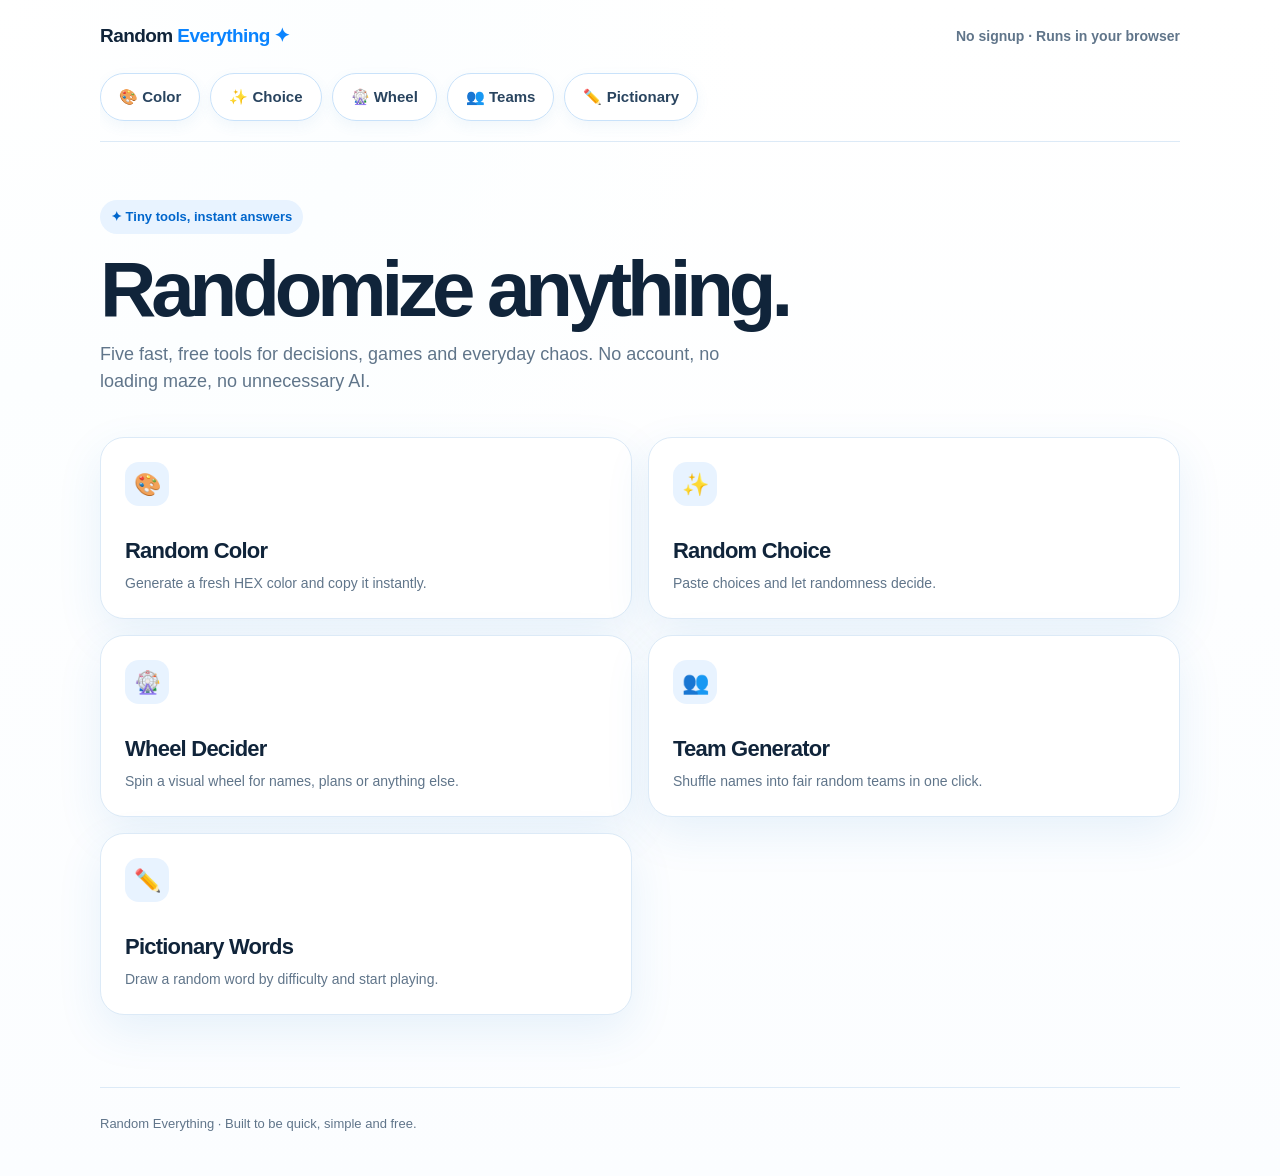
==== index.html @ 2c86a1e6 "seo: add Google Search Console verification" ====
<!doctype html>
<html lang="en">
<head>
  <meta charset="utf-8">
  <meta name="viewport" content="width=device-width,initial-scale=1">
  <title>Random Everything — Fast Free Random Tools</title>
  <meta name="description" content="Free, fast random tools for colors, choices, wheels, teams and games. No signup. Everything runs in your browser.">
  <meta name="google-site-verification" content="CBlkb_437tiJ5H-kUBL7O8dh-hd-sO5K0XpoibZ67Dg">
  <link rel="canonical" href="https://ji-minseo.github.io/random-everything/">
  <link rel="stylesheet" href="./assets/styles.css">
</head>
<body>
  <div class="shell">
    <header class="topbar">
      <a class="brand" href="./">Random <span>Everything ✦</span></a>
      <span class="toplink">No signup · Runs in your browser</span>
    </header>
    <nav class="tool-tabs" aria-label="Quick tool switcher">
      <a class="tool-tab" href="./random-color-generator/">🎨 Color</a>
      <a class="tool-tab" href="./random-choice-generator/">✨ Choice</a>
      <a class="tool-tab" href="./wheel-decider/">🎡 Wheel</a>
      <a class="tool-tab" href="./random-team-generator/">👥 Teams</a>
      <a class="tool-tab" href="./pictionary-word-generator/">✏️ Pictionary</a>
    </nav>
    <main>
      <section class="hero">
        <span class="eyebrow">✦ Tiny tools, instant answers</span>
        <h1>Randomize anything.</h1>
        <p>Five fast, free tools for decisions, games and everyday chaos. No account, no loading maze, no unnecessary AI.</p>
      </section>
      <section class="grid" aria-label="Random tools">
        <a class="tool-card" href="./random-color-generator/"><div class="icon">🎨</div><h2>Random Color</h2><p>Generate a fresh HEX color and copy it instantly.</p></a>
        <a class="tool-card" href="./random-choice-generator/"><div class="icon">✨</div><h2>Random Choice</h2><p>Paste choices and let randomness decide.</p></a>
        <a class="tool-card" href="./wheel-decider/"><div class="icon">🎡</div><h2>Wheel Decider</h2><p>Spin a visual wheel for names, plans or anything else.</p></a>
        <a class="tool-card" href="./random-team-generator/"><div class="icon">👥</div><h2>Team Generator</h2><p>Shuffle names into fair random teams in one click.</p></a>
        <a class="tool-card" href="./pictionary-word-generator/"><div class="icon">✏️</div><h2>Pictionary Words</h2><p>Draw a random word by difficulty and start playing.</p></a>
      </section>
    </main>
    <footer class="footer">Random Everything · Built to be quick, simple and free.</footer>
  </div>
</body>
</html>
---- assets/styles.css ----
:root {
  --bg: #fbfdff;
  --card: #ffffff;
  --ink: #10243a;
  --muted: #60758a;
  --line: #dceaf7;
  --accent: #0A84FF;
  --accent-strong: #0066CC;
  --accent-soft: #E8F3FF;
  --yellow: #ffd95a;
  --shadow: 0 16px 45px rgba(40, 126, 210, .10);
  --radius: 24px;
}
* { box-sizing: border-box; }
html { color-scheme: light; }
body {
  margin: 0;
  background:
    radial-gradient(circle at top left, #ffffff 0, #fcfeff 24rem, transparent 46rem),
    linear-gradient(180deg, #ffffff 0, var(--bg) 100%);
  color: var(--ink);
  font-family: Inter, ui-sans-serif, -apple-system, BlinkMacSystemFont, "Segoe UI", sans-serif;
  line-height: 1.5;
}
a { color: inherit; text-decoration: none; }
button, input, textarea, select { font: inherit; }
button { cursor: pointer; }
.shell { width: min(1080px, calc(100% - 32px)); margin: 0 auto; }
.topbar {
  display: flex; align-items: center; justify-content: space-between;
  padding: 22px 0 14px;
}
.brand { font-size: 19px; font-weight: 800; letter-spacing: -.03em; }
.brand span { color: var(--accent); }
.toplink { color: var(--muted); font-size: 14px; font-weight: 650; }

.tool-tabs {
  display: flex; gap: 10px; overflow-x: auto; scrollbar-width: none;
  padding: 8px 0 20px; border-bottom: 1px solid var(--line);
  -webkit-overflow-scrolling: touch;
  view-transition-name: tool-tabs;
}
.tool-tabs::-webkit-scrollbar { display: none; }
.tool-tab {
  flex: 0 0 auto; padding: 12px 18px; border: 1px solid #C9E2FA;
  border-radius: 999px; background: rgba(255,255,255,.92); color: #29445f;
  font-size: 15px; font-weight: 800; white-space: nowrap;
  box-shadow: 0 5px 14px rgba(70, 141, 205, .07);
  transition: background .18s ease, border-color .18s ease, color .18s ease, transform .18s ease, box-shadow .18s ease;
}
.tool-tab:hover {
  transform: translateY(-2px);
  border-color: #70B7FF;
  color: var(--accent-strong);
  box-shadow: 0 8px 18px rgba(70, 141, 205, .12);
}
.tool-tab.active {
  background: linear-gradient(135deg, #2F95FF, var(--accent));
  border-color: var(--accent); color: #fff;
  box-shadow: 0 8px 20px rgba(10,132,255,.26);
  view-transition-name: active-tab;
}

.hero { padding: 58px 0 42px; max-width: 780px; }
.eyebrow {
  display: inline-flex; align-items: center; gap: 8px;
  padding: 7px 11px; border-radius: 999px; background: var(--accent-soft);
  color: var(--accent-strong); font-size: 13px; font-weight: 750;
}
h1 { margin: 18px 0 14px; font-size: clamp(42px, 8vw, 78px); line-height: .97; letter-spacing: -.065em; }
.hero p { margin: 0; max-width: 650px; color: var(--muted); font-size: 18px; }
.grid { display: grid; grid-template-columns: repeat(2, 1fr); gap: 16px; padding-bottom: 72px; }
.tool-card {
  background: var(--card); border: 1px solid var(--line); border-radius: var(--radius);
  padding: 24px; min-height: 180px; box-shadow: var(--shadow);
  transition: transform .18s ease, border-color .18s ease;
}
.tool-card:hover { transform: translateY(-3px); border-color: #8BC5FF; }
.icon {
  width: 44px; height: 44px; display: grid; place-items: center; border-radius: 14px;
  background: var(--accent-soft); font-size: 22px; margin-bottom: 28px;
}
.tool-card h2 { margin: 0 0 6px; font-size: 22px; letter-spacing: -.035em; }
.tool-card p { margin: 0; color: var(--muted); font-size: 14px; }
.footer { padding: 26px 0 42px; color: var(--muted); font-size: 13px; border-top: 1px solid var(--line); }

.tool-layout { padding: 38px 0 72px; }
.tool-head { max-width: 760px; margin-bottom: 30px; }
.breadcrumb { color: var(--muted); font-size: 13px; font-weight: 650; }
.tool-head h1 { font-size: clamp(38px, 6vw, 62px); margin-top: 15px; }
.tool-head p { color: var(--muted); font-size: 17px; max-width: 680px; }
.panel {
  background: var(--card); border: 1px solid var(--line); border-radius: 28px;
  padding: clamp(20px, 4vw, 36px); box-shadow: var(--shadow);
}
label { display: block; margin-bottom: 8px; font-size: 13px; font-weight: 750; }
textarea, input, select {
  width: 100%; border: 1px solid #dcdce6; background: #fff; color: var(--ink);
  border-radius: 14px; padding: 13px 14px; outline: none;
}
textarea { resize: vertical; min-height: 150px; }
textarea:focus, input:focus, select:focus { border-color: var(--accent); box-shadow: 0 0 0 3px var(--accent-soft); }
.row { display: grid; grid-template-columns: 1fr 1fr; gap: 12px; }
.actions { display: flex; gap: 10px; flex-wrap: wrap; margin-top: 16px; }
.btn {
  border: 0; border-radius: 14px; padding: 12px 17px; font-weight: 800;
  background: linear-gradient(135deg, #2F95FF, var(--accent)); color: #fff; box-shadow: 0 8px 20px rgba(10,132,255,.24);
}
.btn.secondary { background: #eef7ff; color: var(--accent-strong); box-shadow: none; }
.result {
  margin-top: 22px; min-height: 88px; border: 1px dashed #cfceda;
  background: #f7fbff; border-radius: 18px; padding: 20px;
}
.result-label { color: var(--muted); font-size: 12px; font-weight: 750; text-transform: uppercase; letter-spacing: .06em; }
.result-value { margin-top: 4px; font-size: clamp(28px, 5vw, 44px); font-weight: 900; letter-spacing: -.04em; overflow-wrap: anywhere; }
.note { margin-top: 26px; color: var(--muted); font-size: 13px; }
.info { margin-top: 28px; padding: 24px 2px 0; max-width: 760px; color: var(--muted); }
.info h2 { color: var(--ink); font-size: 22px; margin-bottom: 8px; }

.swatch { height: 260px; border-radius: 22px; border: 1px solid rgba(0,0,0,.06); display: grid; place-items: center; transition: background .2s ease; }
.swatch-code { background: rgba(255,255,255,.88); backdrop-filter: blur(10px); padding: 11px 15px; border-radius: 12px; font-weight: 900; font-size: 20px; }

.wheel-wrap { display: grid; grid-template-columns: minmax(220px, 360px) 1fr; gap: 28px; align-items: center; }
.wheel-box { display: grid; place-items: center; position: relative; }
.pointer {
  position: absolute; left: 50%; top: -2px; z-index: 3;
  width: 0; height: 0; border-left: 12px solid transparent; border-right: 12px solid transparent;
  border-top: 24px solid var(--ink); transform: translateX(-50%);
}
.wheel {
  position: relative; width: min(74vw, 350px); aspect-ratio: 1; border-radius: 50%;
  border: 10px solid #fff; outline: 1px solid var(--line); box-shadow: var(--shadow);
  transition: transform 3.4s cubic-bezier(.16,.72,.12,1);
}
.wheel::after {
  content: ""; position: absolute; width: 42px; height: 42px; border-radius: 50%;
  background: #fff; border: 8px solid var(--ink);
}
.wheel-box .wheel { display: grid; place-items: center; }

.teams { display: grid; grid-template-columns: repeat(2, minmax(0,1fr)); gap: 12px; margin-top: 18px; }
.team { padding: 16px; border-radius: 16px; background: #f3f9ff; border: 1px solid #d9ebfb; }
.team h3 { margin: 0 0 8px; font-size: 15px; }
.team ul { margin: 0; padding-left: 20px; color: var(--muted); }

.ad-slot {
  min-height: 90px; margin: 26px 0; border: 1px dashed #dedee8; border-radius: 18px;
  display: grid; place-items: center; color: #aaaab6; font-size: 12px;
}


@view-transition {
  navigation: auto;
}

::view-transition-old(root),
::view-transition-new(root) {
  animation: none;
  mix-blend-mode: normal;
}

::view-transition-old(active-tab),
::view-transition-new(active-tab) {
  animation-duration: .34s;
  animation-timing-function: cubic-bezier(.22,.8,.2,1);
  mix-blend-mode: normal;
}

::view-transition-group(active-tab) {
  animation-duration: .34s;
  animation-timing-function: cubic-bezier(.22,.8,.2,1);
}

@media (max-width: 720px) {
  .toplink { display: none; }
  .tool-tabs { margin-right: -16px; padding-right: 16px; gap: 8px; }
  .tool-tab { padding: 11px 15px; font-size: 14px; }
  .grid { grid-template-columns: 1fr; }
  .hero { padding-top: 38px; }
  .tool-layout { padding-top: 28px; }
  .row, .wheel-wrap, .teams { grid-template-columns: 1fr; }
  .wheel-wrap { justify-items: stretch; }
}
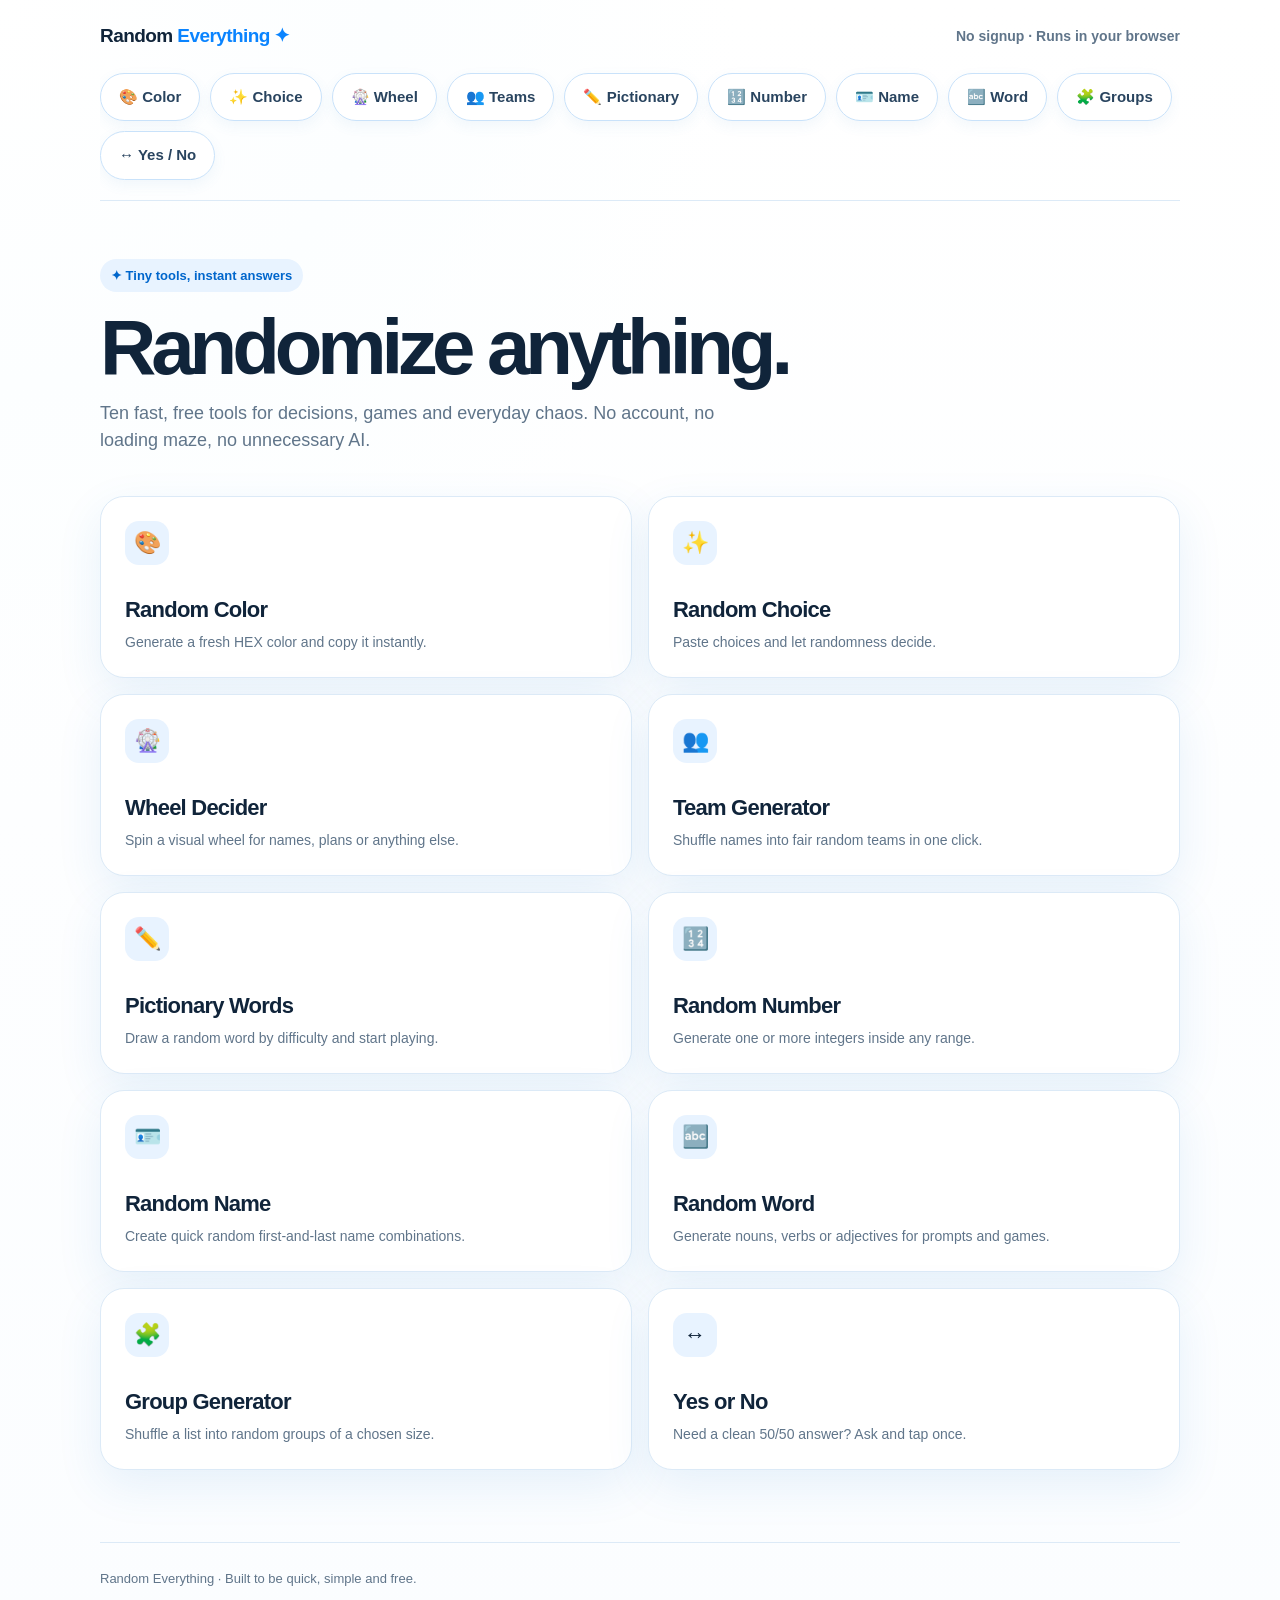
==== commit b9686b4a: "feat: expand homepage to ten random tools" ====
--- a/index.html
+++ b/index.html
@@ -4,7 +4,7 @@
   <meta charset="utf-8">
   <meta name="viewport" content="width=device-width,initial-scale=1">
   <title>Random Everything — Fast Free Random Tools</title>
-  <meta name="description" content="Free, fast random tools for colors, choices, wheels, teams and games. No signup. Everything runs in your browser.">
+  <meta name="description" content="Free random generators for colors, choices, wheels, teams, numbers, names, words and quick decisions. No signup required.">
   <meta name="google-site-verification" content="CBlkb_437tiJ5H-kUBL7O8dh-hd-sO5K0XpoibZ67Dg">
   <link rel="canonical" href="https://ji-minseo.github.io/random-everything/">
   <link rel="stylesheet" href="./assets/styles.css">
@@ -16,17 +16,22 @@
       <span class="toplink">No signup · Runs in your browser</span>
     </header>
     <nav class="tool-tabs" aria-label="Quick tool switcher">
-      <a class="tool-tab" href="./random-color-generator/">🎨 Color</a>
-      <a class="tool-tab" href="./random-choice-generator/">✨ Choice</a>
-      <a class="tool-tab" href="./wheel-decider/">🎡 Wheel</a>
-      <a class="tool-tab" href="./random-team-generator/">👥 Teams</a>
-      <a class="tool-tab" href="./pictionary-word-generator/">✏️ Pictionary</a>
-    </nav>
+    <a class="tool-tab" href="./random-color-generator/">🎨 Color</a>
+    <a class="tool-tab" href="./random-choice-generator/">✨ Choice</a>
+    <a class="tool-tab" href="./wheel-decider/">🎡 Wheel</a>
+    <a class="tool-tab" href="./random-team-generator/">👥 Teams</a>
+    <a class="tool-tab" href="./pictionary-word-generator/">✏️ Pictionary</a>
+    <a class="tool-tab" href="./random-number-generator/">🔢 Number</a>
+    <a class="tool-tab" href="./random-name-generator/">🪪 Name</a>
+    <a class="tool-tab" href="./random-word-generator/">🔤 Word</a>
+    <a class="tool-tab" href="./random-group-generator/">🧩 Groups</a>
+    <a class="tool-tab" href="./yes-or-no/">↔️ Yes / No</a>
+  </nav>
     <main>
       <section class="hero">
         <span class="eyebrow">✦ Tiny tools, instant answers</span>
         <h1>Randomize anything.</h1>
-        <p>Five fast, free tools for decisions, games and everyday chaos. No account, no loading maze, no unnecessary AI.</p>
+        <p>Ten fast, free tools for decisions, games and everyday chaos. No account, no loading maze, no unnecessary AI.</p>
       </section>
       <section class="grid" aria-label="Random tools">
         <a class="tool-card" href="./random-color-generator/"><div class="icon">🎨</div><h2>Random Color</h2><p>Generate a fresh HEX color and copy it instantly.</p></a>
@@ -34,6 +39,11 @@
         <a class="tool-card" href="./wheel-decider/"><div class="icon">🎡</div><h2>Wheel Decider</h2><p>Spin a visual wheel for names, plans or anything else.</p></a>
         <a class="tool-card" href="./random-team-generator/"><div class="icon">👥</div><h2>Team Generator</h2><p>Shuffle names into fair random teams in one click.</p></a>
         <a class="tool-card" href="./pictionary-word-generator/"><div class="icon">✏️</div><h2>Pictionary Words</h2><p>Draw a random word by difficulty and start playing.</p></a>
+        <a class="tool-card" href="./random-number-generator/"><div class="icon">🔢</div><h2>Random Number</h2><p>Generate one or more integers inside any range.</p></a>
+        <a class="tool-card" href="./random-name-generator/"><div class="icon">🪪</div><h2>Random Name</h2><p>Create quick random first-and-last name combinations.</p></a>
+        <a class="tool-card" href="./random-word-generator/"><div class="icon">🔤</div><h2>Random Word</h2><p>Generate nouns, verbs or adjectives for prompts and games.</p></a>
+        <a class="tool-card" href="./random-group-generator/"><div class="icon">🧩</div><h2>Group Generator</h2><p>Shuffle a list into random groups of a chosen size.</p></a>
+        <a class="tool-card" href="./yes-or-no/"><div class="icon">↔️</div><h2>Yes or No</h2><p>Need a clean 50/50 answer? Ask and tap once.</p></a>
       </section>
     </main>
     <footer class="footer">Random Everything · Built to be quick, simple and free.</footer>
--- a/assets/styles.css
+++ b/assets/styles.css
@@ -35,7 +35,7 @@
 .toplink { color: var(--muted); font-size: 14px; font-weight: 650; }
 
 .tool-tabs {
-  display: flex; gap: 10px; overflow-x: auto; scrollbar-width: none;
+  display: flex; flex-wrap: wrap; gap: 10px; overflow-x: auto; scrollbar-width: none;
   padding: 8px 0 20px; border-bottom: 1px solid var(--line);
   -webkit-overflow-scrolling: touch;
   view-transition-name: tool-tabs;
@@ -116,6 +116,12 @@
 .note { margin-top: 26px; color: var(--muted); font-size: 13px; }
 .info { margin-top: 28px; padding: 24px 2px 0; max-width: 760px; color: var(--muted); }
 .info h2 { color: var(--ink); font-size: 22px; margin-bottom: 8px; }
+.info-grid { display: grid; grid-template-columns: repeat(3, minmax(0,1fr)); gap: 14px; max-width: none; }
+.info-card { padding: 20px; border: 1px solid var(--line); border-radius: 18px; background: rgba(255,255,255,.72); }
+.info-card h2 { margin: 0 0 8px; font-size: 18px; letter-spacing: -.02em; }
+.info-card p { margin: 0; }
+.compact-result .result-value { font-size: clamp(22px, 4vw, 34px); line-height: 1.35; }
+.result-history { margin-top: 12px; color: var(--muted); font-size: 13px; }
 
 .swatch { height: 260px; border-radius: 22px; border: 1px solid rgba(0,0,0,.06); display: grid; place-items: center; transition: background .2s ease; }
 .swatch-code { background: rgba(255,255,255,.88); backdrop-filter: blur(10px); padding: 11px 15px; border-radius: 12px; font-weight: 900; font-size: 20px; }
@@ -173,11 +179,11 @@
 
 @media (max-width: 720px) {
   .toplink { display: none; }
-  .tool-tabs { margin-right: -16px; padding-right: 16px; gap: 8px; }
+  .tool-tabs { flex-wrap: nowrap; margin-right: -16px; padding-right: 16px; gap: 8px; }
   .tool-tab { padding: 11px 15px; font-size: 14px; }
   .grid { grid-template-columns: 1fr; }
   .hero { padding-top: 38px; }
   .tool-layout { padding-top: 28px; }
-  .row, .wheel-wrap, .teams { grid-template-columns: 1fr; }
+  .row, .wheel-wrap, .teams, .info-grid { grid-template-columns: 1fr; }
   .wheel-wrap { justify-items: stretch; }
 }
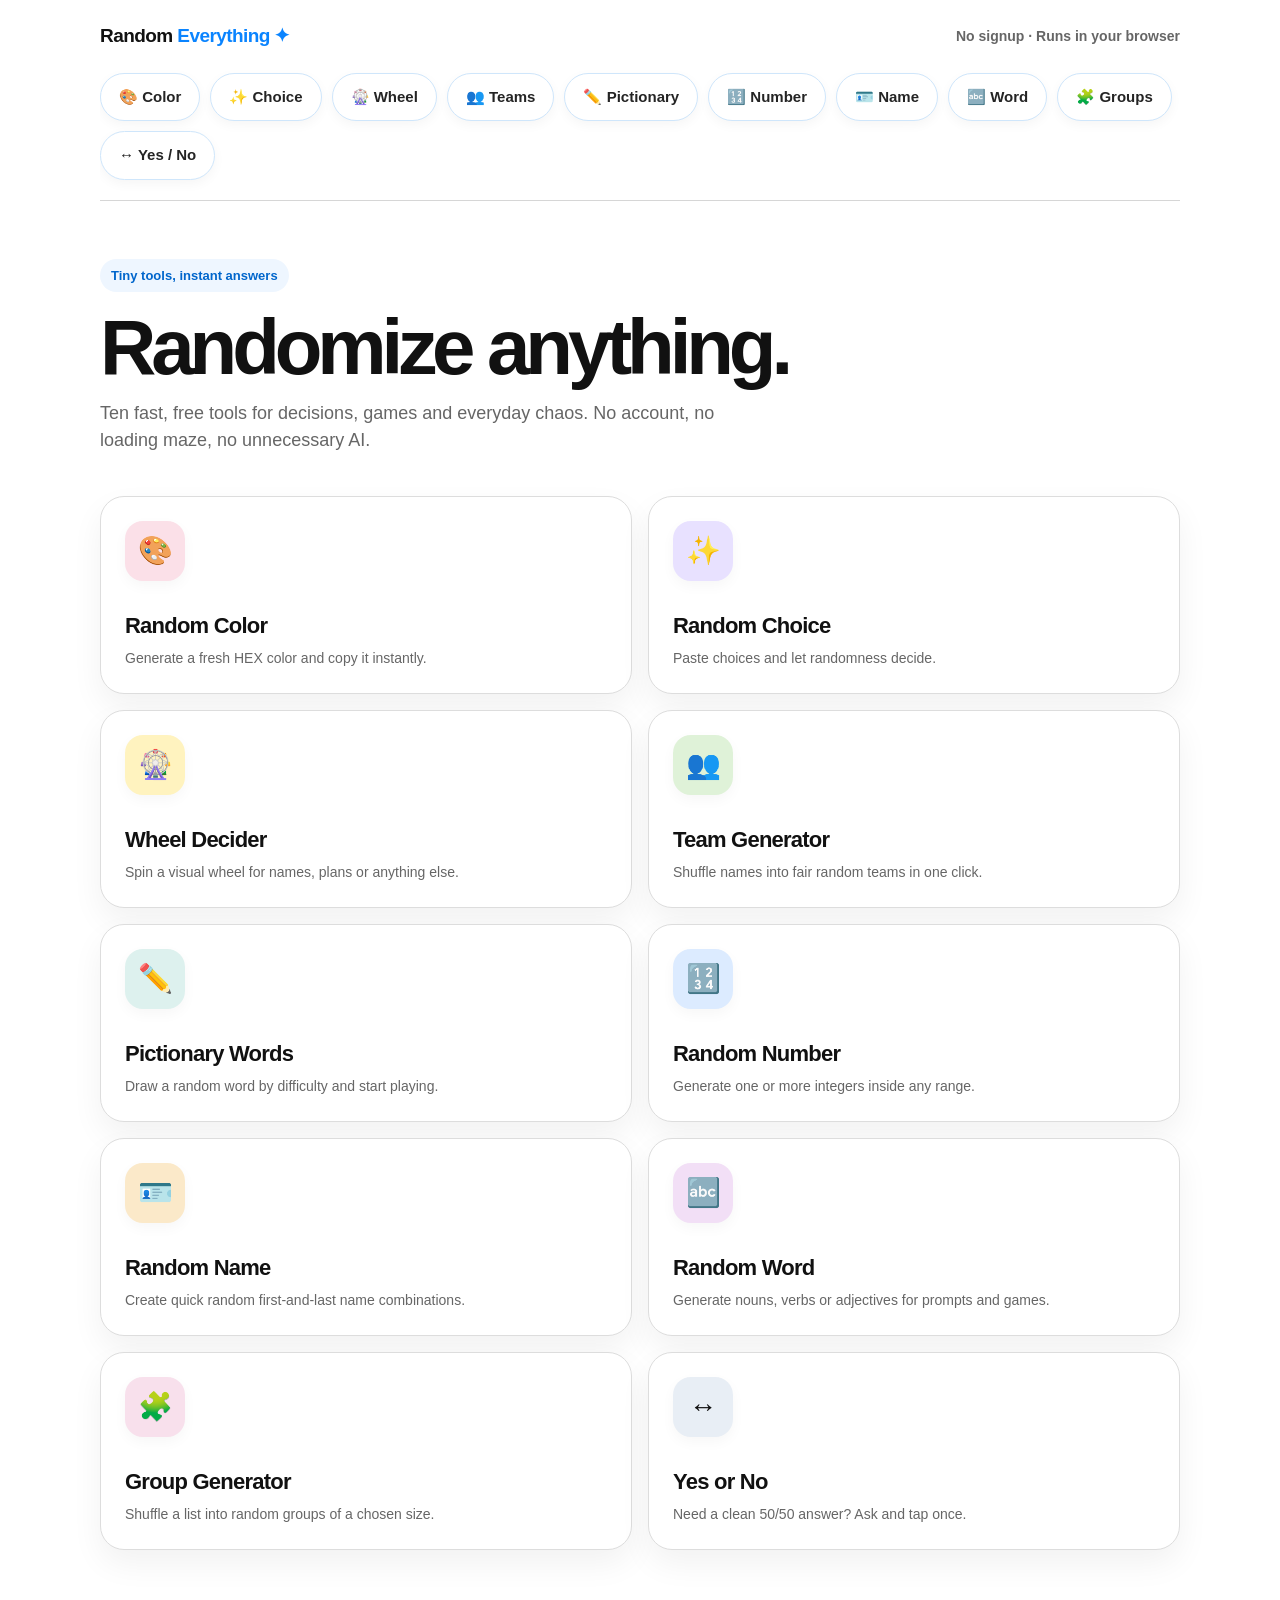
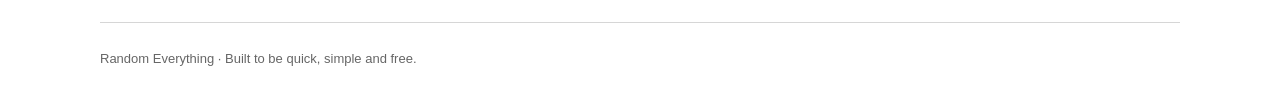
==== commit 2125a708: "style: remove star from homepage eyebrow" ====
--- a/index.html
+++ b/index.html
@@ -29,7 +29,7 @@
   </nav>
     <main>
       <section class="hero">
-        <span class="eyebrow">✦ Tiny tools, instant answers</span>
+        <span class="eyebrow">Tiny tools, instant answers</span>
         <h1>Randomize anything.</h1>
         <p>Ten fast, free tools for decisions, games and everyday chaos. No account, no loading maze, no unnecessary AI.</p>
       </section>
--- a/assets/styles.css
+++ b/assets/styles.css
@@ -1,23 +1,21 @@
 :root {
-  --bg: #fbfdff;
+  --bg: #ffffff;
   --card: #ffffff;
-  --ink: #10243a;
-  --muted: #60758a;
-  --line: #dceaf7;
+  --ink: #111111;
+  --muted: #666666;
+  --line: #d6d6d6;
   --accent: #0A84FF;
   --accent-strong: #0066CC;
-  --accent-soft: #E8F3FF;
+  --accent-soft: #EEF6FF;
   --yellow: #ffd95a;
-  --shadow: 0 16px 45px rgba(40, 126, 210, .10);
+  --shadow: 0 14px 32px rgba(0, 0, 0, .055);
   --radius: 24px;
 }
 * { box-sizing: border-box; }
 html { color-scheme: light; }
 body {
   margin: 0;
-  background:
-    radial-gradient(circle at top left, #ffffff 0, #fcfeff 24rem, transparent 46rem),
-    linear-gradient(180deg, #ffffff 0, var(--bg) 100%);
+  background: #ffffff;
   color: var(--ink);
   font-family: Inter, ui-sans-serif, -apple-system, BlinkMacSystemFont, "Segoe UI", sans-serif;
   line-height: 1.5;
@@ -42,17 +40,17 @@
 }
 .tool-tabs::-webkit-scrollbar { display: none; }
 .tool-tab {
-  flex: 0 0 auto; padding: 12px 18px; border: 1px solid #C9E2FA;
-  border-radius: 999px; background: rgba(255,255,255,.92); color: #29445f;
+  flex: 0 0 auto; padding: 12px 18px; border: 1px solid #cfe6fb;
+  border-radius: 999px; background: #ffffff; color: #242424;
   font-size: 15px; font-weight: 800; white-space: nowrap;
-  box-shadow: 0 5px 14px rgba(70, 141, 205, .07);
+  box-shadow: 0 4px 12px rgba(0, 0, 0, .04);
   transition: background .18s ease, border-color .18s ease, color .18s ease, transform .18s ease, box-shadow .18s ease;
 }
 .tool-tab:hover {
   transform: translateY(-2px);
-  border-color: #70B7FF;
-  color: var(--accent-strong);
-  box-shadow: 0 8px 18px rgba(70, 141, 205, .12);
+  border-color: #9fcff7;
+  color: #111111;
+  box-shadow: 0 7px 18px rgba(0, 0, 0, .055);
 }
 .tool-tab.active {
   background: linear-gradient(135deg, #2F95FF, var(--accent));
@@ -71,15 +69,26 @@
 .hero p { margin: 0; max-width: 650px; color: var(--muted); font-size: 18px; }
 .grid { display: grid; grid-template-columns: repeat(2, 1fr); gap: 16px; padding-bottom: 72px; }
 .tool-card {
-  background: var(--card); border: 1px solid var(--line); border-radius: var(--radius);
+  background: var(--card); border: 1px solid #dddddd; border-radius: var(--radius);
   padding: 24px; min-height: 180px; box-shadow: var(--shadow);
   transition: transform .18s ease, border-color .18s ease;
 }
-.tool-card:hover { transform: translateY(-3px); border-color: #8BC5FF; }
+.tool-card:hover { transform: translateY(-3px); border-color: #bdbdbd; }
 .icon {
-  width: 44px; height: 44px; display: grid; place-items: center; border-radius: 14px;
-  background: var(--accent-soft); font-size: 22px; margin-bottom: 28px;
-}
+  width: 60px; height: 60px; display: grid; place-items: center; border-radius: 18px;
+  background: #FBE0E8; color: var(--ink); font-size: 28px; margin-bottom: 28px;
+  border: none;
+  box-shadow: 0 5px 14px rgba(0,0,0,.035);
+}
+.tool-card:nth-child(2) .icon { background: #E8E1FF; }
+.tool-card:nth-child(3) .icon { background: #FFF3BF; }
+.tool-card:nth-child(4) .icon { background: #DFF2D8; }
+.tool-card:nth-child(5) .icon { background: #DDF1EE; }
+.tool-card:nth-child(6) .icon { background: #DCEBFF; }
+.tool-card:nth-child(7) .icon { background: #FBE9C9; }
+.tool-card:nth-child(8) .icon { background: #F2DFF6; }
+.tool-card:nth-child(9) .icon { background: #F8E0EC; }
+.tool-card:nth-child(10) .icon { background: #E8EEF5; }
 .tool-card h2 { margin: 0 0 6px; font-size: 22px; letter-spacing: -.035em; }
 .tool-card p { margin: 0; color: var(--muted); font-size: 14px; }
 .footer { padding: 26px 0 42px; color: var(--muted); font-size: 13px; border-top: 1px solid var(--line); }
@@ -90,12 +99,12 @@
 .tool-head h1 { font-size: clamp(38px, 6vw, 62px); margin-top: 15px; }
 .tool-head p { color: var(--muted); font-size: 17px; max-width: 680px; }
 .panel {
-  background: var(--card); border: 1px solid var(--line); border-radius: 28px;
+  background: var(--card); border: 1px solid #f5f5f5; border-radius: 28px;
   padding: clamp(20px, 4vw, 36px); box-shadow: var(--shadow);
 }
 label { display: block; margin-bottom: 8px; font-size: 13px; font-weight: 750; }
 textarea, input, select {
-  width: 100%; border: 1px solid #dcdce6; background: #fff; color: var(--ink);
+  width: 100%; border: 1px solid #eeeeee; background: #fff; color: var(--ink);
   border-radius: 14px; padding: 13px 14px; outline: none;
 }
 textarea { resize: vertical; min-height: 150px; }
@@ -106,10 +115,10 @@
   border: 0; border-radius: 14px; padding: 12px 17px; font-weight: 800;
   background: linear-gradient(135deg, #2F95FF, var(--accent)); color: #fff; box-shadow: 0 8px 20px rgba(10,132,255,.24);
 }
-.btn.secondary { background: #eef7ff; color: var(--accent-strong); box-shadow: none; }
+.btn.secondary { background: #f2f2f2; color: #222; box-shadow: none; }
 .result {
-  margin-top: 22px; min-height: 88px; border: 1px dashed #cfceda;
-  background: #f7fbff; border-radius: 18px; padding: 20px;
+  margin-top: 22px; min-height: 88px; border: 1px solid #f0f0f0;
+  background: #fafafa; border-radius: 18px; padding: 20px;
 }
 .result-label { color: var(--muted); font-size: 12px; font-weight: 750; text-transform: uppercase; letter-spacing: .06em; }
 .result-value { margin-top: 4px; font-size: clamp(28px, 5vw, 44px); font-weight: 900; letter-spacing: -.04em; overflow-wrap: anywhere; }
@@ -117,7 +126,7 @@
 .info { margin-top: 28px; padding: 24px 2px 0; max-width: 760px; color: var(--muted); }
 .info h2 { color: var(--ink); font-size: 22px; margin-bottom: 8px; }
 .info-grid { display: grid; grid-template-columns: repeat(3, minmax(0,1fr)); gap: 14px; max-width: none; }
-.info-card { padding: 20px; border: 1px solid var(--line); border-radius: 18px; background: rgba(255,255,255,.72); }
+.info-card { padding: 20px; border: 1px solid #f2f2f2; border-radius: 18px; background: #ffffff; box-shadow: 0 8px 22px rgba(0,0,0,.045); }
 .info-card h2 { margin: 0 0 8px; font-size: 18px; letter-spacing: -.02em; }
 .info-card p { margin: 0; }
 .compact-result .result-value { font-size: clamp(22px, 4vw, 34px); line-height: 1.35; }
@@ -145,12 +154,48 @@
 .wheel-box .wheel { display: grid; place-items: center; }
 
 .teams { display: grid; grid-template-columns: repeat(2, minmax(0,1fr)); gap: 12px; margin-top: 18px; }
-.team { padding: 16px; border-radius: 16px; background: #f3f9ff; border: 1px solid #d9ebfb; }
+.team { padding: 16px; border-radius: 16px; background: #ffffff; border: 1px solid #cfcfcf; }
 .team h3 { margin: 0 0 8px; font-size: 15px; }
 .team ul { margin: 0; padding-left: 20px; color: var(--muted); }
 
+
+.more-tools {
+  margin: -2px 0 12px;
+  padding: 18px 0 6px;
+}
+.more-tools-label {
+  margin-bottom: 10px;
+  color: var(--ink);
+  font-size: 13px;
+  font-weight: 800;
+  letter-spacing: -.01em;
+}
+.bottom-tabs {
+  padding: 0 0 14px;
+  border-bottom: 0;
+  gap: 7px;
+  view-transition-name: none;
+}
+.bottom-tabs .tool-tab {
+  padding: 9px 13px;
+  font-size: 13px;
+  border-color: #cfe6fb;
+  box-shadow: 0 3px 10px rgba(0,0,0,.035);
+}
+.bottom-tabs .tool-tab:hover {
+  transform: none;
+  background: #111111;
+  border-color: #111111;
+  color: #ffffff;
+  box-shadow: none;
+}
+.bottom-tabs .tool-tab.active {
+  view-transition-name: none;
+  box-shadow: 0 5px 14px rgba(10,132,255,.18);
+}
+
 .ad-slot {
-  min-height: 90px; margin: 26px 0; border: 1px dashed #dedee8; border-radius: 18px;
+  min-height: 90px; margin: 26px 0; border: 1px dashed #c9c9c9; border-radius: 18px;
   display: grid; place-items: center; color: #aaaab6; font-size: 12px;
 }
 
@@ -179,9 +224,40 @@
 
 @media (max-width: 720px) {
   .toplink { display: none; }
-  .tool-tabs { flex-wrap: nowrap; margin-right: -16px; padding-right: 16px; gap: 8px; }
-  .tool-tab { padding: 11px 15px; font-size: 14px; }
-  .grid { grid-template-columns: 1fr; }
+  .tool-tabs { flex-wrap: nowrap; margin-right: -16px; padding: 6px 16px 14px 0; gap: 7px; }
+  .tool-tab { padding: 9px 12px; font-size: 13px; }
+  .bottom-tabs { margin-right: -16px; padding-right: 16px; gap: 6px; }
+  .bottom-tabs .tool-tab { padding: 8px 11px; font-size: 12.5px; }
+  .grid { grid-template-columns: 1fr; gap: 12px; }
+  .tool-card {
+    min-height: 0;
+    padding: 14px;
+    display: grid;
+    grid-template-columns: 60px minmax(0, 1fr);
+    grid-template-rows: auto auto;
+    column-gap: 15px;
+    row-gap: 3px;
+    align-items: center;
+  }
+  .tool-card .icon {
+    grid-column: 1;
+    grid-row: 1 / span 2;
+    margin-bottom: 0;
+    align-self: center;
+  }
+  .tool-card h2 {
+    grid-column: 2;
+    grid-row: 1;
+    margin: 0;
+    align-self: end;
+  }
+  .tool-card p {
+    grid-column: 2;
+    grid-row: 2;
+    margin: 0;
+    line-height: 1.42;
+    align-self: start;
+  }
   .hero { padding-top: 38px; }
   .tool-layout { padding-top: 28px; }
   .row, .wheel-wrap, .teams, .info-grid { grid-template-columns: 1fr; }
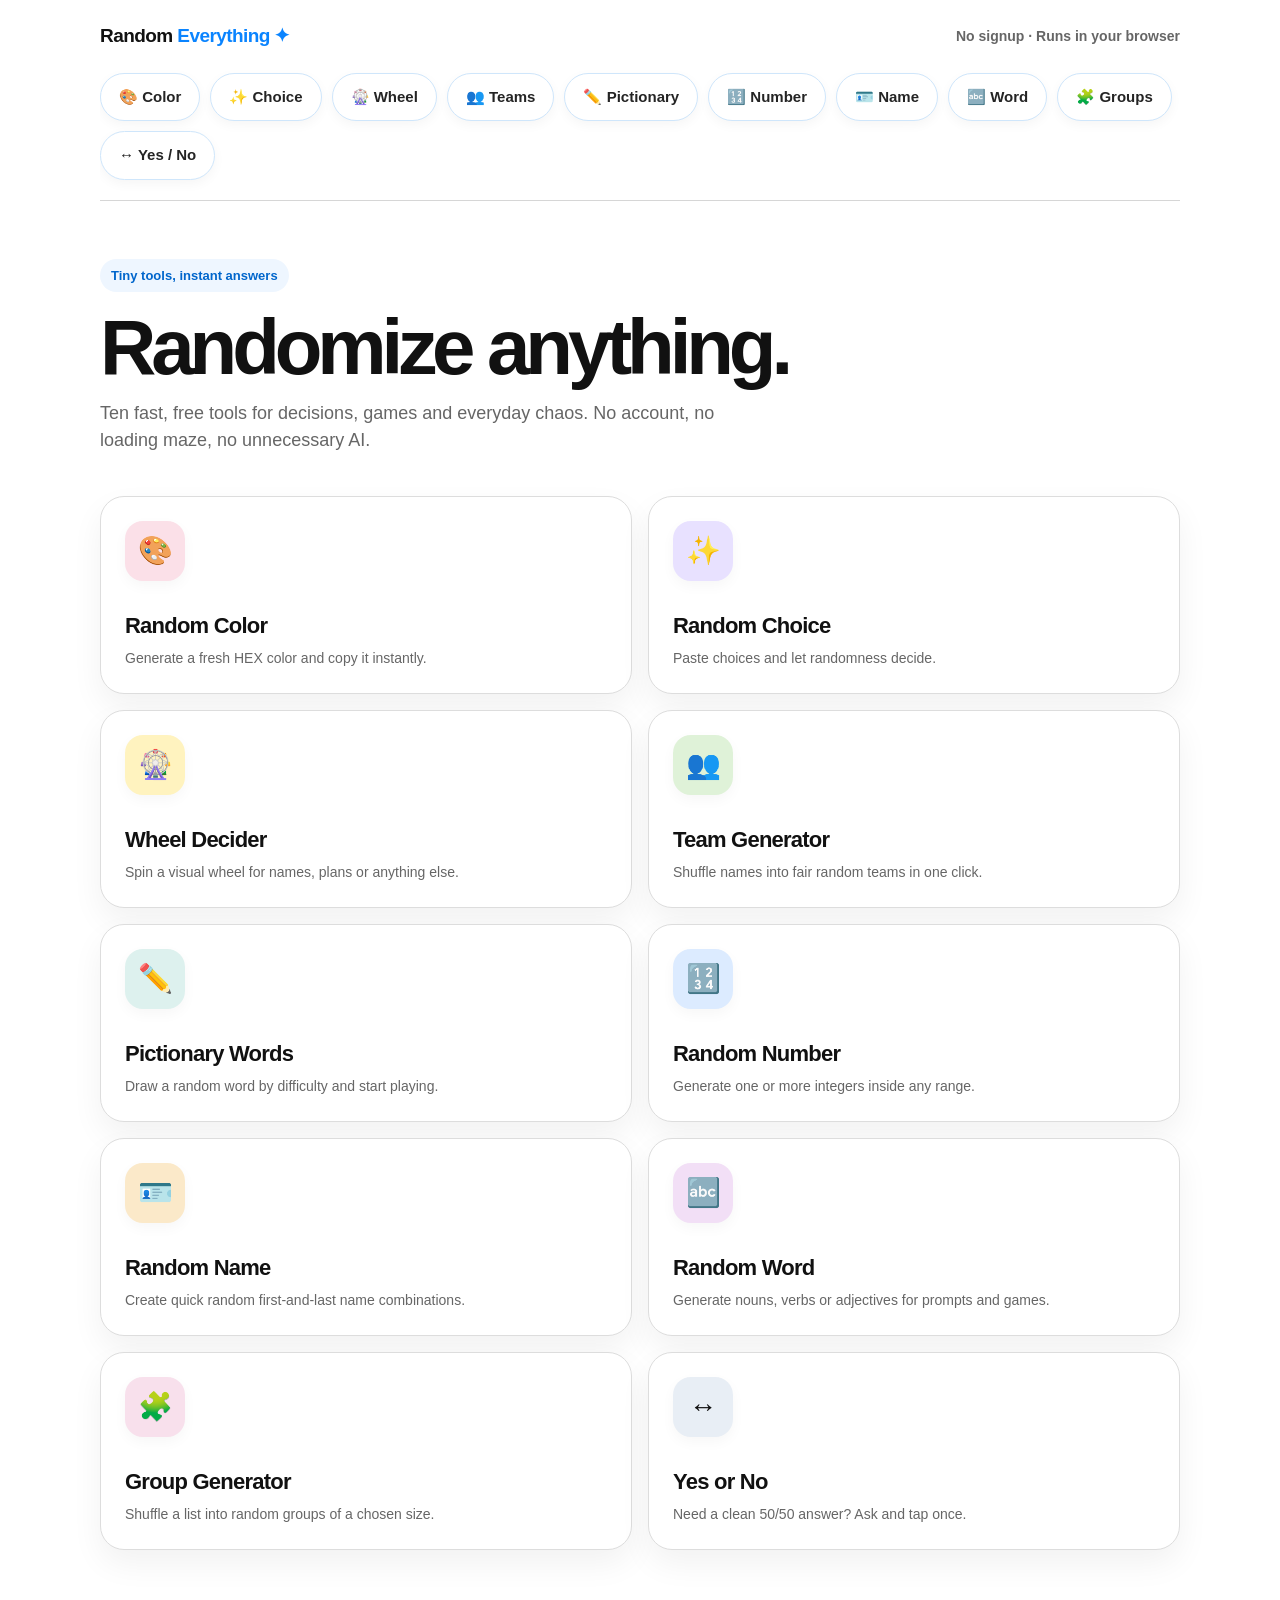
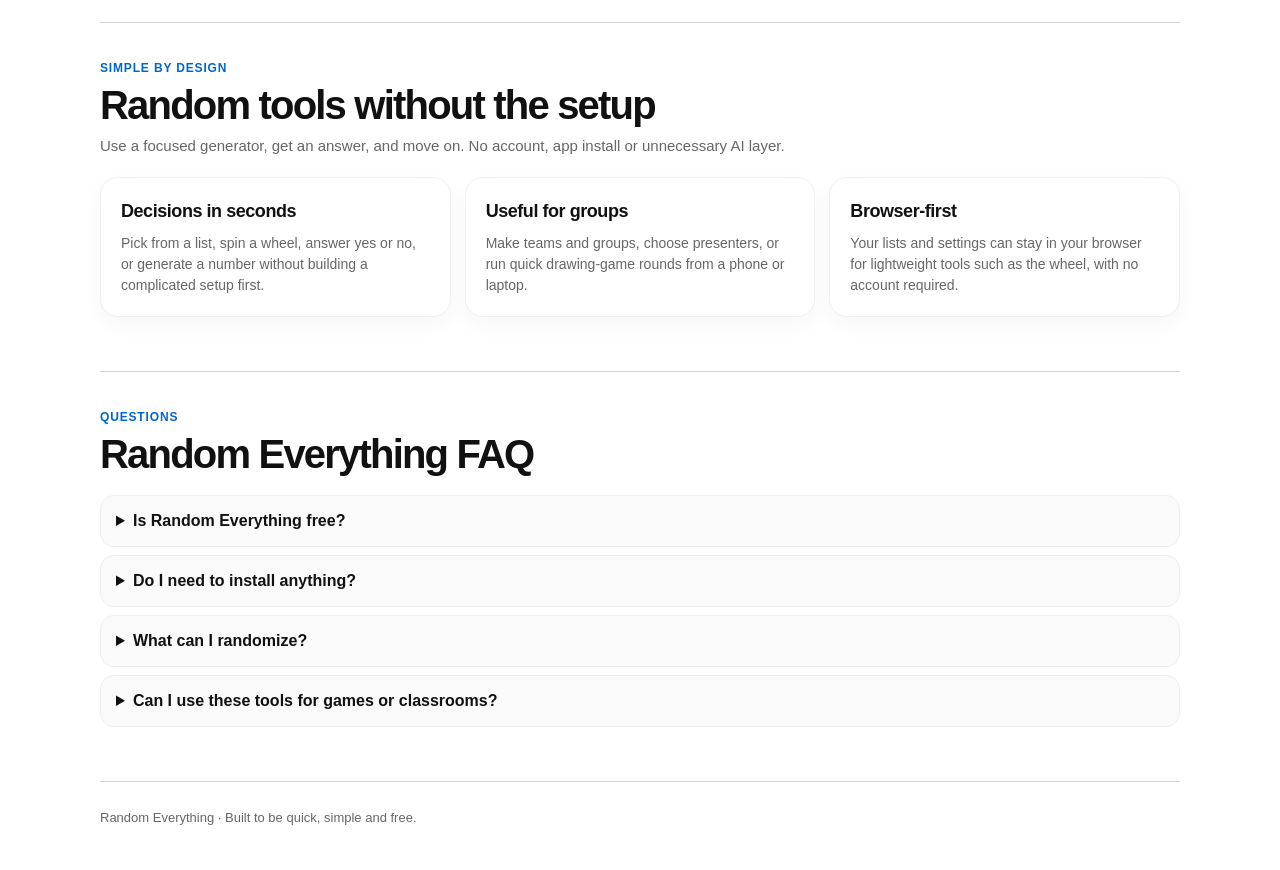
==== commit 82f9cc16: "Upgrade wheel and Pictionary game tools" ====
--- a/index.html
+++ b/index.html
@@ -1,13 +1,25 @@
 <!doctype html>
 <html lang="en">
 <head>
+  <script async src="https://pagead2.googlesyndication.com/pagead/js/adsbygoogle.js?client=ca-pub-2168810425673811"
+     crossorigin="anonymous"></script>
+
   <meta charset="utf-8">
   <meta name="viewport" content="width=device-width,initial-scale=1">
   <title>Random Everything — Fast Free Random Tools</title>
   <meta name="description" content="Free random generators for colors, choices, wheels, teams, numbers, names, words and quick decisions. No signup required.">
   <meta name="google-site-verification" content="CBlkb_437tiJ5H-kUBL7O8dh-hd-sO5K0XpoibZ67Dg">
-  <link rel="canonical" href="https://ji-minseo.github.io/random-everything/">
+  <link rel="canonical" href="https://random.everytinytool.com/">
+  <link rel="icon" type="image/svg+xml" href="./favicon.svg">
   <link rel="stylesheet" href="./assets/styles.css">
+  <script type="application/ld+json">
+  {"@context":"https://schema.org","@type":"FAQPage","mainEntity":[
+    {"@type":"Question","name":"Is Random Everything free to use?","acceptedAnswer":{"@type":"Answer","text":"Yes. The random generators can be used without creating an account."}},
+    {"@type":"Question","name":"Do I need to install anything?","acceptedAnswer":{"@type":"Answer","text":"No. The tools run in a web browser on desktop or mobile."}},
+    {"@type":"Question","name":"Which random tools are available?","acceptedAnswer":{"@type":"Answer","text":"Random Everything includes tools for choices, wheels, teams, groups, numbers, names, words, Pictionary prompts, colors and yes-or-no decisions."}},
+    {"@type":"Question","name":"Can I use the tools for games and classrooms?","acceptedAnswer":{"@type":"Answer","text":"Yes. Tools such as Wheel Decider, Team Generator and Pictionary Word Generator are designed for quick games, classroom activities and group decisions."}}
+  ]}
+  </script>
 </head>
 <body>
   <div class="shell">
@@ -45,6 +57,23 @@
         <a class="tool-card" href="./random-group-generator/"><div class="icon">🧩</div><h2>Group Generator</h2><p>Shuffle a list into random groups of a chosen size.</p></a>
         <a class="tool-card" href="./yes-or-no/"><div class="icon">↔️</div><h2>Yes or No</h2><p>Need a clean 50/50 answer? Ask and tap once.</p></a>
       </section>
+      <section class="home-explainer" aria-labelledby="why-random-title">
+        <div class="section-heading"><span class="section-kicker">Simple by design</span><h2 id="why-random-title">Random tools without the setup</h2><p>Use a focused generator, get an answer, and move on. No account, app install or unnecessary AI layer.</p></div>
+        <div class="home-info-grid">
+          <article><h3>Decisions in seconds</h3><p>Pick from a list, spin a wheel, answer yes or no, or generate a number without building a complicated setup first.</p></article>
+          <article><h3>Useful for groups</h3><p>Make teams and groups, choose presenters, or run quick drawing-game rounds from a phone or laptop.</p></article>
+          <article><h3>Browser-first</h3><p>Your lists and settings can stay in your browser for lightweight tools such as the wheel, with no account required.</p></article>
+        </div>
+      </section>
+      <section class="home-faq" aria-labelledby="random-faq-title">
+        <div class="section-heading"><span class="section-kicker">Questions</span><h2 id="random-faq-title">Random Everything FAQ</h2></div>
+        <div class="faq-list">
+          <details><summary>Is Random Everything free?</summary><p>Yes. You can use the current random tools without signing up for an account.</p></details>
+          <details><summary>Do I need to install anything?</summary><p>No. Open a tool in your browser on desktop or mobile and use it immediately.</p></details>
+          <details><summary>What can I randomize?</summary><p>Choices, wheel entries, teams, groups, numbers, names, words, colors, Pictionary prompts and yes-or-no answers are all included.</p></details>
+          <details><summary>Can I use these tools for games or classrooms?</summary><p>Yes. Wheel Decider, Team Generator and Pictionary Word Generator are especially useful for group activities, parties and classrooms.</p></details>
+        </div>
+      </section>
     </main>
     <footer class="footer">Random Everything · Built to be quick, simple and free.</footer>
   </div>
--- a/assets/styles.css
+++ b/assets/styles.css
@@ -110,6 +110,44 @@
 textarea { resize: vertical; min-height: 150px; }
 textarea:focus, input:focus, select:focus { border-color: var(--accent); box-shadow: 0 0 0 3px var(--accent-soft); }
 .row { display: grid; grid-template-columns: 1fr 1fr; gap: 12px; }
+
+.checkline{display:flex;align-items:center;gap:8px;margin:0;font-size:13px;font-weight:750}
+.checkline input{width:auto}
+.wheel-options{display:flex;flex-wrap:wrap;gap:10px 18px;margin-top:13px;padding:12px 14px;border:1px solid #edf2f7;border-radius:14px;background:#fafcff}
+.inline-status{min-height:18px;margin-top:9px;color:var(--accent-strong);font-size:12px;font-weight:750}
+.wheel-label{position:absolute;z-index:2;width:92px;overflow:hidden;text-overflow:ellipsis;white-space:nowrap;text-align:center;color:#111;font-weight:900;line-height:1;text-shadow:0 1px 0 rgba(255,255,255,.72);pointer-events:none}
+.confetti-layer{position:fixed;inset:0;z-index:9999;overflow:hidden;pointer-events:none}
+.confetti-layer i{position:absolute;top:-8vh;font-style:normal;font-size:16px;animation:confetti-fall 1.65s cubic-bezier(.2,.7,.3,1) var(--delay) forwards}
+@keyframes confetti-fall{to{transform:translate(var(--drift),112vh) rotate(var(--spin));opacity:.9}}
+.pictionary-filters{margin-top:12px}
+.prompt-meta{margin-top:12px;color:var(--muted);font-size:12px;font-weight:650}
+.pictionary-result{min-height:118px}
+.prompt-stack{display:grid;gap:8px;font-size:clamp(18px,3vw,26px);line-height:1.25}
+.prompt-stack div{display:grid;grid-template-columns:28px minmax(0,1fr);gap:8px;align-items:start}
+.prompt-stack span{display:grid;place-items:center;width:25px;height:25px;border-radius:999px;background:var(--accent-soft);color:var(--accent-strong);font-size:11px;font-weight:900}
+.game-toolbar{display:flex;align-items:end;justify-content:space-between;gap:12px;margin-top:16px;padding:14px;border:1px solid #edf2f7;border-radius:16px;background:#fafcff}
+.timer-card{display:flex;align-items:center;gap:16px}
+.timer-card>div{display:grid}
+.timer-label{color:var(--muted);font-size:11px;font-weight:800;text-transform:uppercase;letter-spacing:.06em}
+.timer-card strong{font-size:30px;line-height:1;letter-spacing:-.04em}
+.timer-card select{width:auto;min-width:100px}
+.timer-actions{margin-top:0}
+.timer-done{animation:timer-pulse .7s ease}
+@keyframes timer-pulse{50%{background:#fff2bf;transform:scale(1.015)}}
+.home-explainer,.home-faq{padding:32px 0 54px;border-top:1px solid var(--line)}
+.section-heading{max-width:720px;margin-bottom:20px}
+.section-kicker{display:inline-block;margin-bottom:7px;color:var(--accent-strong);font-size:12px;font-weight:850;text-transform:uppercase;letter-spacing:.07em}
+.section-heading h2{margin:0;font-size:clamp(28px,4vw,40px);line-height:1.05;letter-spacing:-.045em}
+.section-heading p{margin:9px 0 0;color:var(--muted);font-size:15px}
+.home-info-grid{display:grid;grid-template-columns:repeat(3,minmax(0,1fr));gap:14px}
+.home-info-grid article{padding:20px;border:1px solid #f0f0f0;border-radius:18px;background:#fff;box-shadow:0 8px 22px rgba(0,0,0,.035)}
+.home-info-grid h3{margin:0 0 8px;font-size:18px;letter-spacing:-.025em}
+.home-info-grid p{margin:0;color:var(--muted);font-size:14px}
+.faq-list{display:grid;gap:8px}
+.faq-list details{border:1px solid #eeeeee;border-radius:14px;padding:0 15px;background:#fafafa}
+.faq-list summary{cursor:pointer;padding:13px 0;font-weight:800}
+.faq-list p{margin:0;padding:0 0 14px;color:var(--muted)}
+
 .actions { display: flex; gap: 10px; flex-wrap: wrap; margin-top: 16px; }
 .btn {
   border: 0; border-radius: 14px; padding: 12px 17px; font-weight: 800;
@@ -199,6 +237,20 @@
   display: grid; place-items: center; color: #aaaab6; font-size: 12px;
 }
 
+
+
+.network { margin-top: 34px; padding-top: 26px; border-top: 1px solid var(--line); }
+.network-label { margin-bottom: 12px; color: var(--muted); font-size: 13px; font-weight: 700; }
+.network-label strong { color: var(--ink); }
+.network-grid { display: grid; grid-template-columns: repeat(2,minmax(0,1fr)); gap: 12px; }
+.network-card { display: grid; grid-template-columns: 48px minmax(0,1fr); gap: 13px; align-items: center; padding: 17px; border: 1px solid #ececec; border-radius: 19px; transition: transform .18s ease, border-color .18s ease; }
+.network-card:hover { transform: translateY(-2px); border-color: #cfcfcf; }
+.network-card.calculate { background: #F4FBF8; border-color: #D2EEE5; }
+.network-card.image { background: #FAF8FF; border-color: #E6DEFE; }
+.network-icon { width: 48px; height: 48px; display: grid; place-items: center; border-radius: 15px; background: rgba(255,255,255,.8); font-size: 23px; }
+.network-card h2 { margin: 0 0 3px; font-size: 17px; letter-spacing: -.025em; }
+.network-card p { margin: 0; color: var(--muted); font-size: 13px; line-height: 1.4; }
+.network-card span { display: inline-block; margin-top: 7px; font-size: 12px; font-weight: 800; }
 
 @view-transition {
   navigation: auto;
@@ -260,6 +312,10 @@
   }
   .hero { padding-top: 38px; }
   .tool-layout { padding-top: 28px; }
-  .row, .wheel-wrap, .teams, .info-grid { grid-template-columns: 1fr; }
+  .row, .wheel-wrap, .teams, .info-grid, .home-info-grid { grid-template-columns: 1fr; }
+  .game-toolbar{align-items:stretch;flex-direction:column}
+  .timer-card{justify-content:space-between}
+  .timer-actions{width:100%}
+  .timer-actions .btn{flex:1}
   .wheel-wrap { justify-items: stretch; }
 }
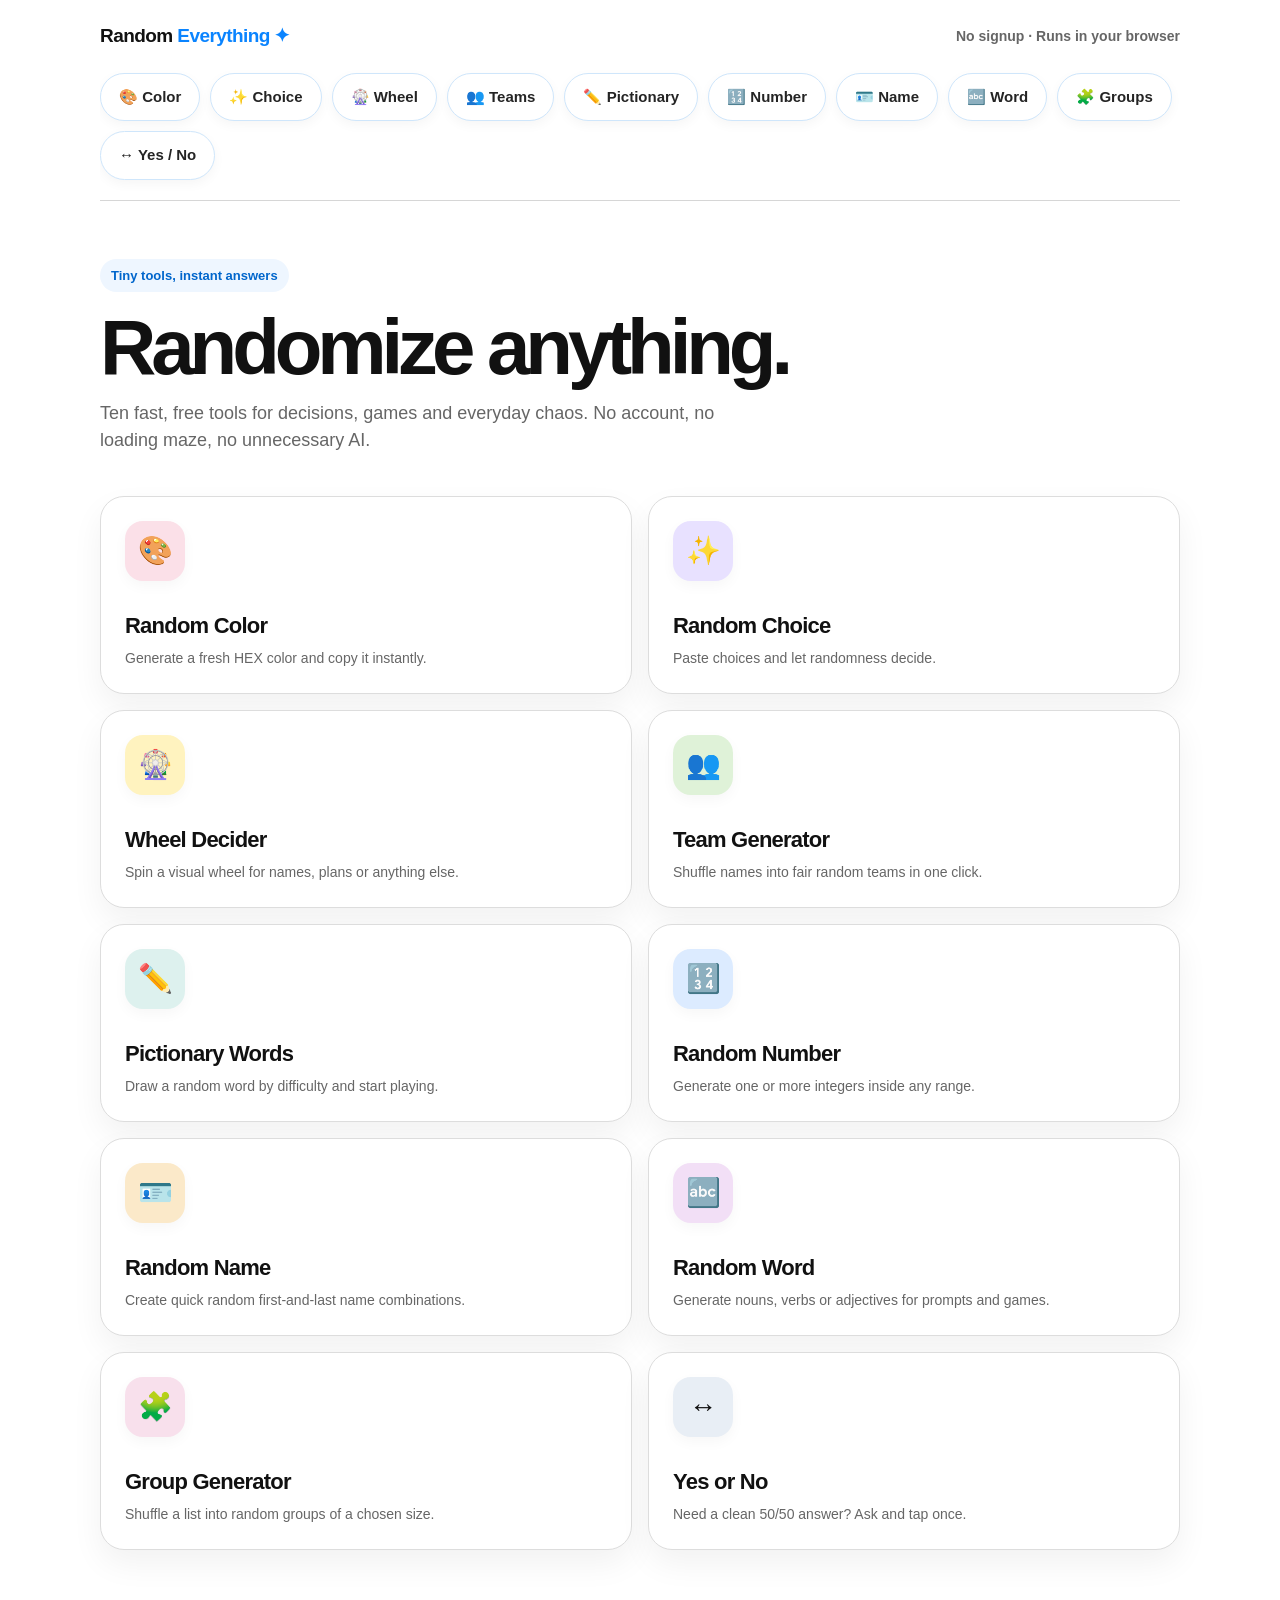
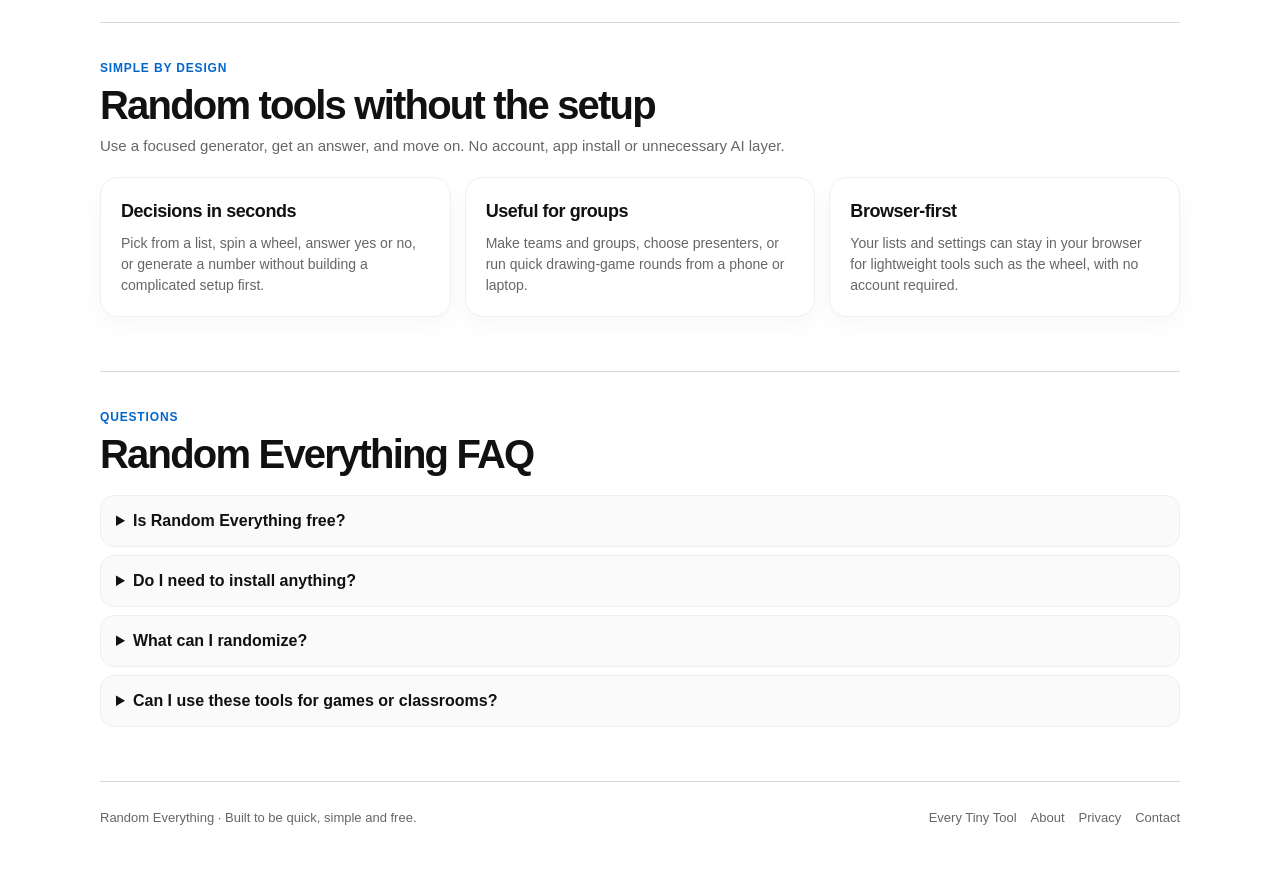
==== commit 7b9fefbf: "Add network trust links to footers" ====
--- a/index.html
+++ b/index.html
@@ -75,7 +75,7 @@
         </div>
       </section>
     </main>
-    <footer class="footer">Random Everything · Built to be quick, simple and free.</footer>
+    <footer class="footer"><span>Random Everything · Built to be quick, simple and free.</span><nav class="footer-trust-links" aria-label="Site information"><a href="https://everytinytool.com/">Every Tiny Tool</a><a href="https://everytinytool.com/about/">About</a><a href="https://everytinytool.com/privacy/">Privacy</a><a href="https://everytinytool.com/contact/">Contact</a></nav></footer>
   </div>
 </body>
 </html>
--- a/assets/styles.css
+++ b/assets/styles.css
@@ -148,6 +148,69 @@
 .faq-list summary{cursor:pointer;padding:13px 0;font-weight:800}
 .faq-list p{margin:0;padding:0 0 14px;color:var(--muted)}
 
+
+.btn:disabled{opacity:.45;cursor:not-allowed}
+.muted-inline{color:var(--muted);font-size:11px;font-weight:650}
+.list-meta{margin-top:11px;color:var(--muted);font-size:12px;font-weight:650}
+.option-strip{margin-top:12px;padding:11px 13px;border:1px solid #edf2f7;border-radius:13px;background:#fafcff}
+.option-grid{display:grid;grid-template-columns:1fr 1fr;gap:10px;margin-top:12px}
+.color-values{display:grid;grid-template-columns:repeat(3,minmax(0,1fr));gap:8px;margin-top:12px}
+.color-value{display:grid;gap:2px;text-align:left;padding:11px 12px;border:1px solid #eeeeee;border-radius:13px;background:#fff;color:var(--ink)}
+.color-value span{color:var(--muted);font-size:10px;font-weight:850;letter-spacing:.06em}
+.color-value strong{font-size:12px;overflow:hidden;text-overflow:ellipsis;white-space:nowrap}
+.color-value:hover{border-color:#9fcff7;background:var(--accent-soft)}
+.color-history{display:flex;flex-wrap:wrap;gap:8px;margin-top:7px}
+.color-chip{width:34px;height:34px;border:2px solid #fff;border-radius:10px;box-shadow:0 0 0 1px #dedede;transition:transform .15s ease}
+.color-chip:hover{transform:translateY(-2px)}
+.answer-pop{animation:answer-pop .32s ease}
+@keyframes answer-pop{50%{transform:scale(1.06)}}
+
+
+.palette-toolbar{display:flex;align-items:center;justify-content:space-between;gap:12px;margin-bottom:12px}
+.palette-toolbar .list-meta{margin:0}
+.palette{display:grid;grid-template-columns:repeat(5,minmax(0,1fr));min-height:280px;overflow:hidden;border-radius:22px;border:1px solid rgba(0,0,0,.06);box-shadow:var(--shadow)}
+.palette-swatch{position:relative;display:flex;align-items:flex-end;justify-content:center;padding:18px 8px;min-width:0}
+.palette-swatch.selected{box-shadow:inset 0 0 0 4px rgba(255,255,255,.92)}
+.palette-lock{position:absolute;top:10px;right:10px;width:34px;height:34px;border:0;border-radius:999px;background:rgba(255,255,255,.82);font-size:15px}
+.palette-hex{border:0;border-radius:10px;padding:7px 9px;background:rgba(255,255,255,.84);color:#111;font-size:12px;font-weight:900}
+.contrast-card{margin-top:16px;padding:16px;border:1px solid #edf2f7;border-radius:16px;background:#fafcff}
+.contrast-head{display:flex;align-items:center;justify-content:space-between;gap:12px;margin-bottom:12px}
+.contrast-head>div{display:grid}
+.contrast-head strong{font-size:28px;line-height:1}
+.contrast-status{color:var(--muted);font-size:12px;font-weight:750}
+.contrast-preview{margin-top:12px;padding:22px;border-radius:14px;text-align:center;font-size:22px;font-weight:900;border:1px solid rgba(0,0,0,.08)}
+
+
+.editable-team{transition:border-color .15s ease,background .15s ease}
+.editable-team.dragover{border-color:var(--accent);background:var(--accent-soft)}
+.team-member{margin:5px 0;padding:7px 9px;border:1px solid #ededed;border-radius:10px;background:#fff;cursor:grab;list-style-position:inside}
+.team-member.dragging{opacity:.45}
+
+
+.history-list{display:grid;gap:7px;margin-top:7px}
+.history-row{padding:9px 11px;border:1px solid #eee;border-radius:11px;background:#fff;color:#333;text-align:left;font-size:12px;overflow-wrap:anywhere}
+.history-row:hover{border-color:#9fcff7;background:var(--accent-soft)}
+
+
+.compact-option{margin-top:0}
+.yesno-stage{display:grid;place-items:center;min-height:170px;margin-bottom:12px;perspective:800px}
+.yesno-coin{position:relative;width:116px;height:116px;transform-style:preserve-3d}
+.yesno-coin span{position:absolute;inset:0;display:grid;place-items:center;border-radius:50%;backface-visibility:hidden;border:8px solid #fff;outline:1px solid #d8e8f8;box-shadow:var(--shadow);font-size:20px;font-weight:900}
+.yesno-coin span:first-child{background:#dff3e8;color:#126b4c}
+.yesno-coin span:last-child{background:#ffe7ef;color:#9b3155;transform:rotateY(180deg)}
+.yesno-coin.flip-yes{animation:coin-yes .75s cubic-bezier(.2,.75,.2,1)}
+.yesno-coin.flip-no{animation:coin-no .75s cubic-bezier(.2,.75,.2,1) forwards}
+@keyframes coin-yes{to{transform:rotateY(1080deg)}}
+@keyframes coin-no{to{transform:rotateY(1260deg)}}
+.yesno-coin.flip-maybe{animation:coin-maybe .75s cubic-bezier(.2,.75,.2,1)}
+.yesno-coin.maybe-result span{background:#fff3bf;color:#705500}
+@keyframes coin-maybe{to{transform:rotateY(1170deg) rotateX(360deg)}}
+
+
+.choice-controls{align-items:end;margin-top:8px}
+.choice-stack{display:grid;gap:8px;font-size:clamp(18px,3vw,27px);line-height:1.25}
+.choice-stack div{display:grid;grid-template-columns:28px minmax(0,1fr);gap:8px;align-items:start}
+.choice-stack span{display:grid;place-items:center;width:25px;height:25px;border-radius:999px;background:var(--accent-soft);color:var(--accent-strong);font-size:11px;font-weight:900}
 .actions { display: flex; gap: 10px; flex-wrap: wrap; margin-top: 16px; }
 .btn {
   border: 0; border-radius: 14px; padding: 12px 17px; font-weight: 800;
@@ -183,7 +246,7 @@
 .wheel {
   position: relative; width: min(74vw, 350px); aspect-ratio: 1; border-radius: 50%;
   border: 10px solid #fff; outline: 1px solid var(--line); box-shadow: var(--shadow);
-  transition: transform 3.4s cubic-bezier(.16,.72,.12,1);
+  transition: transform 3.8s cubic-bezier(.14,.72,.10,1);
 }
 .wheel::after {
   content: ""; position: absolute; width: 42px; height: 42px; border-radius: 50%;
@@ -312,10 +375,27 @@
   }
   .hero { padding-top: 38px; }
   .tool-layout { padding-top: 28px; }
-  .row, .wheel-wrap, .teams, .info-grid, .home-info-grid { grid-template-columns: 1fr; }
+  .row, .wheel-wrap, .teams, .info-grid, .home-info-grid, .option-grid { grid-template-columns: 1fr; }
+  .color-values{grid-template-columns:1fr}
+  .palette-toolbar{align-items:flex-start;flex-direction:column}
+  .palette{grid-template-columns:1fr;min-height:0}
+  .palette-swatch{min-height:88px;justify-content:flex-start}
+  .palette-lock{top:50%;right:12px;transform:translateY(-50%)}
+  .contrast-head{align-items:flex-start;flex-direction:column}
   .game-toolbar{align-items:stretch;flex-direction:column}
   .timer-card{justify-content:space-between}
   .timer-actions{width:100%}
   .timer-actions .btn{flex:1}
   .wheel-wrap { justify-items: stretch; }
 }
+
+
+/* Network trust links shared across tool pages. */
+.footer{display:flex;align-items:center;justify-content:space-between;gap:14px;flex-wrap:wrap}
+.footer-trust-links{display:flex;align-items:center;gap:14px;flex-wrap:wrap;color:var(--muted);font-size:13px}
+.footer-trust-links a{text-decoration:none}
+.footer-trust-links a:hover,.footer-trust-links a:focus-visible{text-decoration:underline;text-underline-offset:3px}
+@media(max-width:720px){
+  .footer{align-items:flex-start;flex-direction:column}
+  .footer-trust-links{gap:9px 14px}
+}
